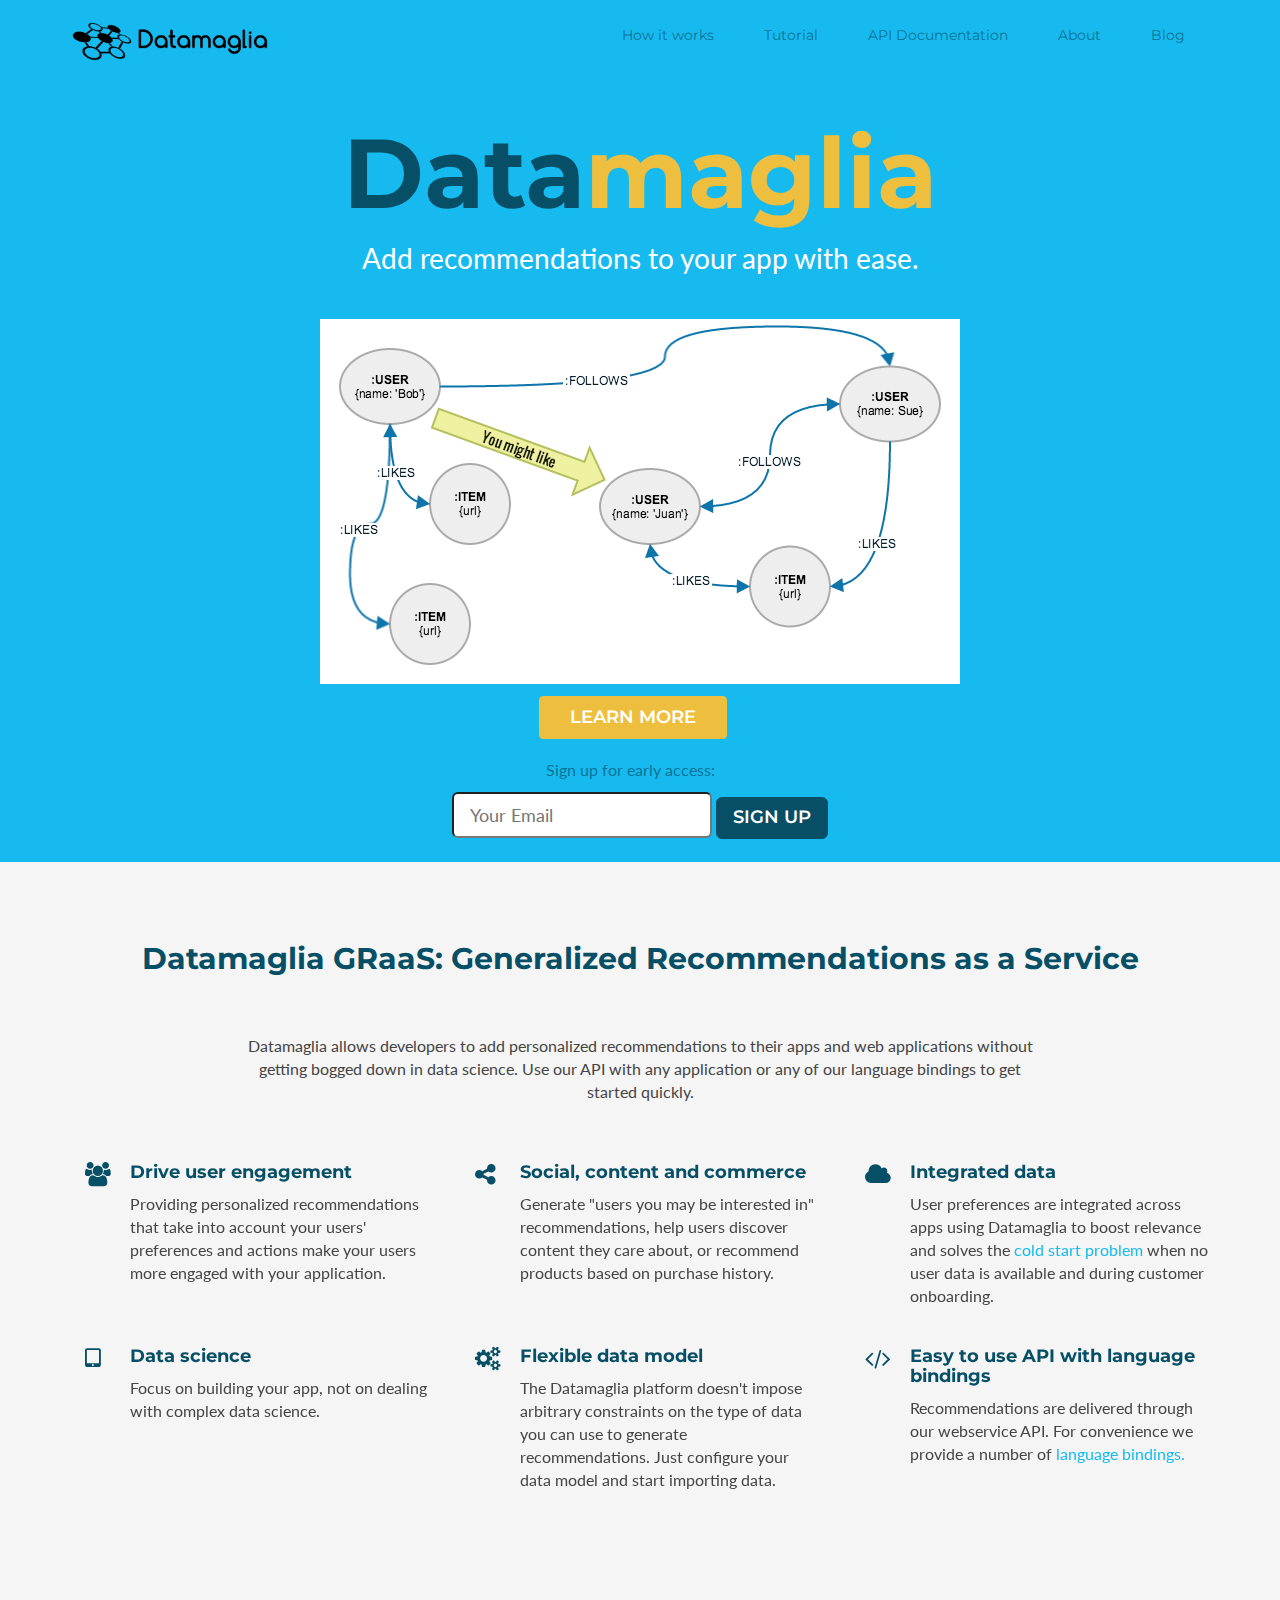
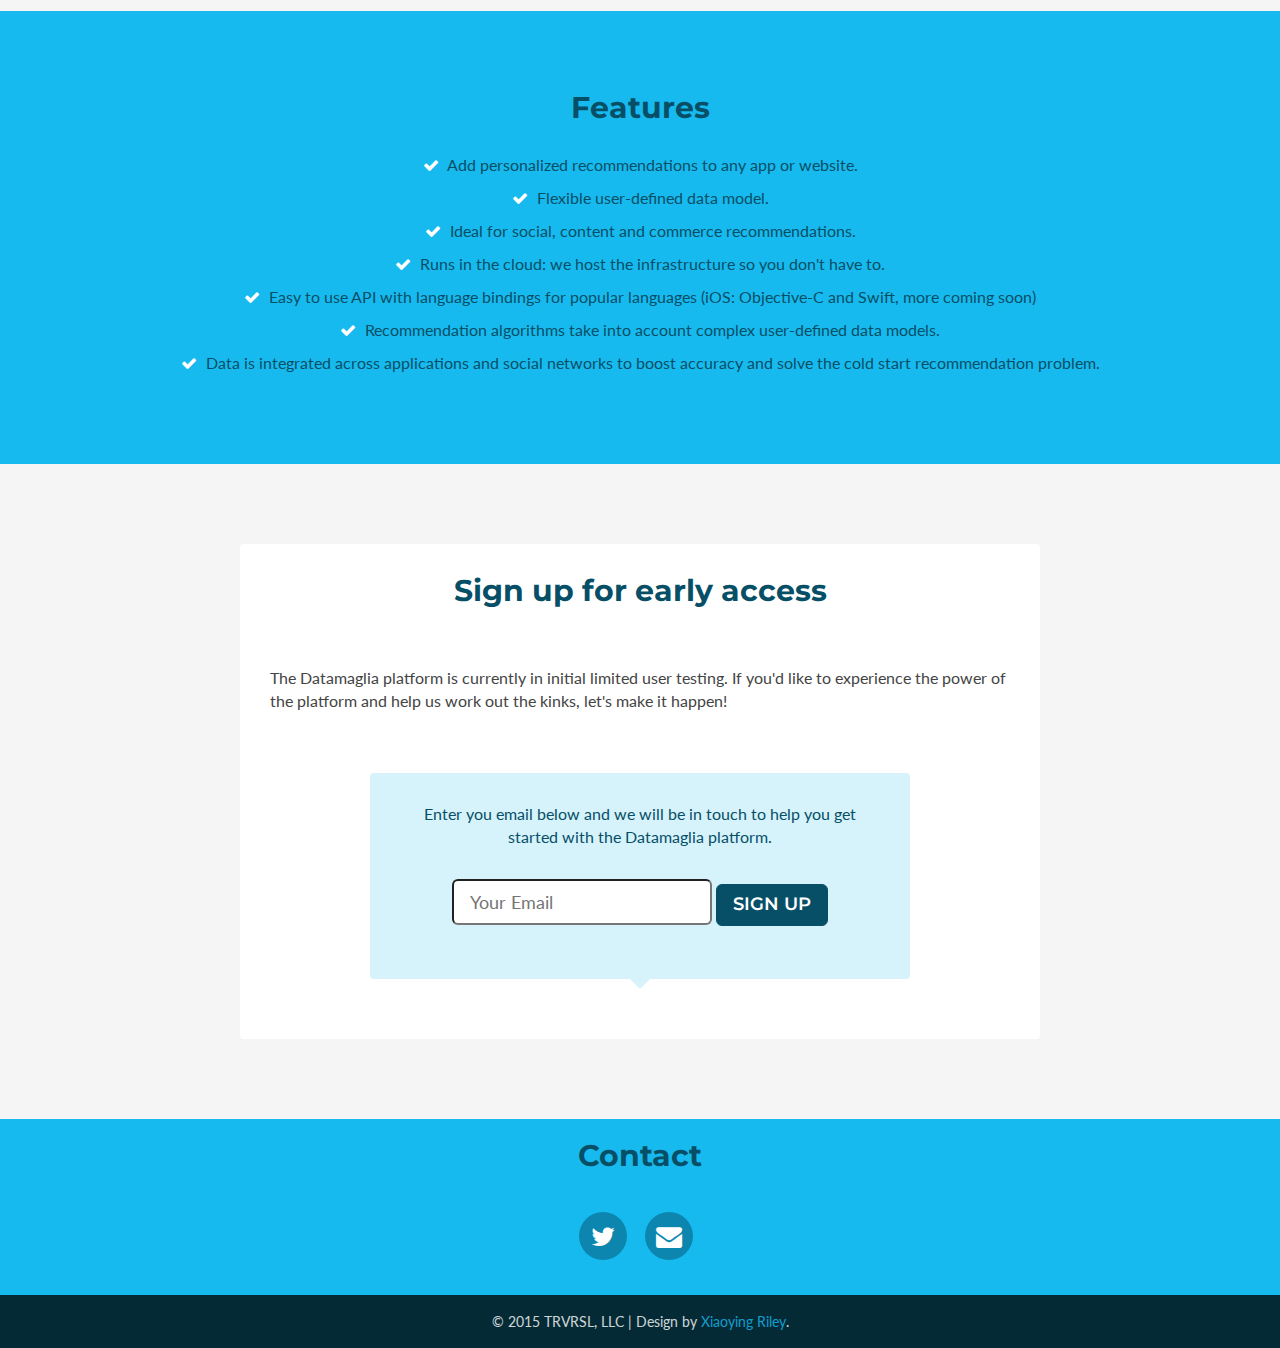
==== index.html @ db18e702 "fix img link" ====
<!DOCTYPE html>
<!--[if IE 8]> <html lang="en" class="ie8"> <![endif]-->  
<!--[if IE 9]> <html lang="en" class="ie9"> <![endif]-->  
<!--[if !IE]><!--> <html lang="en"> <!--<![endif]-->  
<head>
    <title>Datamaglia.com</title>
    <!-- Meta -->
    <meta charset="utf-8">
    <meta http-equiv="X-UA-Compatible" content="IE=edge">
    <meta name="viewport" content="width=device-width, initial-scale=1.0">
    <meta name="description" content="">
    <meta name="author" content="">    
    <link rel="shortcut icon" href="favicon.ico">  
    <link href='http://fonts.googleapis.com/css?family=Lato:300,400,300italic,400italic' rel='stylesheet' type='text/css'>
    <link href='http://fonts.googleapis.com/css?family=Montserrat:400,700' rel='stylesheet' type='text/css'> 
    <!-- Global CSS -->
    <link rel="stylesheet" href="assets/plugins/bootstrap/css/bootstrap.min.css">
    <!-- Plugins CSS -->    
    <link rel="stylesheet" href="assets/plugins/font-awesome/css/font-awesome.css">
    <link rel="stylesheet" href="assets/plugins/prism/prism.css">
    <!-- Theme CSS -->  
    <link id="theme-style" rel="stylesheet" href="assets/css/styles.css">
    <!-- HTML5 shim and Respond.js IE8 support of HTML5 elements and media queries -->
    <!--[if lt IE 9]>
      <script src="https://oss.maxcdn.com/libs/html5shiv/3.7.0/html5shiv.js"></script>
      <script src="https://oss.maxcdn.com/libs/respond.js/1.4.2/respond.min.js"></script>
    <![endif]-->
</head> 

<body data-spy="scroll">
    
    <!---//Facebook button code-->
    <div id="fb-root"></div>
    <script>(function(d, s, id) {
      var js, fjs = d.getElementsByTagName(s)[0];
      if (d.getElementById(id)) return;
      js = d.createElement(s); js.id = id;
      js.src = "//connect.facebook.net/en_US/sdk.js#xfbml=1&version=v2.0";
      fjs.parentNode.insertBefore(js, fjs);
    }(document, 'script', 'facebook-jssdk'));</script>
    
    <!-- ******HEADER****** --> 
    <header id="header" class="header">  
        <div class="container">            
            <h1 class="logo pull-left">
                <a href="/">
                    <span class="logo-title"><img src="assets/images/logo-sm.png" width=200></span>
                </a>
            </h1><!--//logo-->              
            <nav id="main-nav" class="main-nav navbar-right" role="navigation">
                <div class="navbar-header">
                    <button class="navbar-toggle" type="button" data-toggle="collapse" data-target="#navbar-collapse">
                        <span class="sr-only">Toggle navigation</span>
                        <span class="icon-bar"></span>
                        <span class="icon-bar"></span>
                        <span class="icon-bar"></span>
                    </button><!--//nav-toggle-->
                </div><!--//navbar-header-->            
                <div class="navbar-collapse collapse" id="navbar-collapse">
                    <ul class="nav navbar-nav">
                        <li class="nav-item"><a href="guide.html">How it works</a></li>
                        <li class="nav-item"><a href="tutorial.html">Tutorial</a></li>
                        <li class="nav-item"><a href="//docs.datamaglia.com" target="_blank">API Documentation</a></li>
                        <li class="nav-item"><a href="about.html">About</a></li>
                        <li class="nav-item"><a href="/">Blog</a></li>
                        <!--<li class="active nav-item sr-only"><a class="scrollto" href="#promo">Home</a></li>
                        <li class="nav-item"><a class="scrollto" href="#about">About</a></li>
                        <li class="nav-item"><a class="scrollto" href="#features">Features</a></li>
                        <li class="nav-item"><a class="scrollto" href="#docs">Docs</a></li>
                        <li class="nav-item"><a class="scrollto" href="#license">License</a></li>                        
                        <li class="nav-item last"><a class="scrollto" href="#contact">Contact</a></li> -->
                    </ul><!--//nav-->
                </div><!--//navabr-collapse-->
            </nav><!--//main-nav-->
        </div>
    </header><!--//header-->
    
    <!-- ******PROMO****** -->
    <section id="promo" class="promo section offset-header">
        <div class="container text-center">
            <h2 class="title">Data<span class="highlight">maglia</span></h2>
            <p class="intro">Add recommendations to your app with ease.</p>

            <div class="jumbo">
                <img src="assets/images/main.png">
            </div>

            <div class="btns">
                <a class="btn btn-cta-secondary" href="guide.html">Learn More</a>

            </div>

            <ul class="meta list-inline">
                <li>Sign up for early access:</li>

            </ul><!--//meta-->
        </div><!--//container-->
        <div> <!--class="social-media"> -->
            <div class="social-media-inner container text-center">
                <form action="//TRVRSL.us8.list-manage.com/subscribe/post?u=c1685c23ebbb541a36b2ed456&amp;id=af2c93981e" method="post" id="mc-embedded-subscribe-form" name="mc-embedded-subscribe-form" class="validate pure-form pure-form-stacked" target="_blank" novalidate="">
                    <fieldset>
                        <input style="color:#080808;" class = "input-lg" id="email" type="email" name="EMAIL" placeholder="Your Email">
                        <input type="submit" class="btn btn-lg btn-cta-primary" value="Sign up">
                    </fieldset>
                    <!-- real people should not fill this in and expect
                    good things - do not remove this or risk form bot
                    signups-->
                    &nbsp;&nbsp;&nbsp;&nbsp;<div style="position: absolute; left: -5000px;"><input type="text" name="b_c1685c23ebbb541a36b2ed456_af2c93981e" tabindex="-1" value=""></div>
                </form>
            </div>
        </div>
    </section><!--//promo-->
    
    <!-- ******ABOUT****** --> 
    <section id="about" class="about section">
        <div class="container">
            <h2 class="title text-center">Datamaglia GRaaS: Generalized Recommendations as a Service</h2>
            <p class="intro text-center">Datamaglia allows developers to add personalized recommendations to their apps and web applications without getting bogged down in data science. Use our API with any application or any of our language bindings to get started quickly. </p>
            <div class="row">
                <div class="item col-md-4 col-sm-6 col-xs-12">
                    <div class="icon-holder">
                        <i class="fa fa-users"></i>
                    </div>
                    <div class="content">
                        <h3 class="sub-title">Drive user engagement</h3>
                        <p>Providing personalized recommendations that take into account your users' preferences and actions make your users more engaged with your application. </p>
                    </div><!--//content-->
                </div><!--//item-->
                <div class="item col-md-4 col-sm-6 col-xs-12">
                    <div class="icon-holder">
                        <i class="fa fa-share-alt"></i>
                    </div>
                    <div class="content">
                        <h3 class="sub-title">Social, content and commerce</h3>
                        <p>Generate "users you may be interested in" recommendations, help users discover content they care about, or recommend products based on purchase history. </p>
                    </div><!--//content-->
                </div><!--//item-->
                <div class="item col-md-4 col-sm-6 col-xs-12">
                    <div class="icon-holder">
                        <i class="fa fa-cloud"></i>
                    </div>
                    <div class="content">
                        <h3 class="sub-title">Integrated data</h3>
                        <p>User preferences are integrated across apps using Datamaglia to boost relevance and solves the <a href="guide.html#coldstart">cold start problem </a>when no user data is available and during customer onboarding.</p>
                    </div><!--//content-->
                </div><!--//item-->           
                <div class="clearfix visible-md"></div>    
                <div class="item col-md-4 col-sm-6 col-xs-12">
                    <div class="icon-holder">
                        <i class="fa fa-tablet"></i>
                    </div>
                    <div class="content">
                        <h3 class="sub-title">Data science</h3>
                        <p>Focus on building your app, not on dealing with complex data science. </p>
                    </div><!--//content-->
                </div><!--//item-->                
                <div class="item col-md-4 col-sm-6 col-xs-12">
                    <div class="icon-holder">
                        <i class="fa fa-gears"></i>
                    </div>
                    <div class="content">
                        <h3 class="sub-title">Flexible data model</h3>
                        <p>The Datamaglia platform doesn't impose arbitrary constraints on the type of data you can use to generate recommendations. Just configure your data model and start importing data.</p>
                    </div><!--//content-->
                </div><!--//item-->
                <div class="item col-md-4 col-sm-6 col-xs-12">
                    <div class="icon-holder">
                        <i class="fa fa-code"></i>
                    </div>
                    <div class="content">
                        <h3 class="sub-title">Easy to use API with language bindings</h3>
                        <p>Recommendations are delivered through our webservice API. For convenience we provide a number of <a href="#">language bindings.</a></p>
                    </div><!--//content-->
                </div><!--//item-->               
            </div><!--//row-->            
        </div><!--//container-->
    </section><!--//about-->
    
    <!-- ******FEATURES****** --> 
    <section id="features" class="features section">
        <div class="container text-center">
            <h2 class="title">Features</h2>
            <ul class="feature-list list-unstyled">
                <li><i class="fa fa-check"></i> Add personalized recommendations to any app or website.</li>
                <li><i class="fa fa-check"></i> Flexible user-defined data model.</li>
                <li><i class="fa fa-check"></i> Ideal for social, content and commerce recommendations.</li>
                <li><i class="fa fa-check"></i> Runs in the cloud: we host the infrastructure so you don't have to.</li>
                <li><i class="fa fa-check"></i> Easy to use API with language bindings for popular languages (iOS: Objective-C and Swift, more coming soon)</li>
                <li><i class="fa fa-check"></i> Recommendation algorithms take into account complex user-defined data models.</li>
                <li><i class="fa fa-check"></i> Data is integrated across applications and social networks to boost accuracy and solve the cold start recommendation problem.</li>
            </ul>
        </div><!--//container-->
    </section><!--//features-->
    
    <!-- ******LICENSE****** --> 
    <section id="license" class="license section">
        <div class="container">
            <div class="license-inner">
            <h2 class="title text-center">Sign up for early access</h2>
                <div class="info">
                    <p>The Datamaglia platform is currently in initial limited user testing. If you'd like to experience the power of the platform and help us work out the kinks, let's make it happen!</p>

                </div><!--//info-->
                <div class="cta-container">
                    <div class="speech-bubble text-center">
                        <p class="intro">Enter you email below and we will be in touch to help you get started with the Datamaglia platform.</p>
                        <form action="//TRVRSL.us8.list-manage.com/subscribe/post?u=c1685c23ebbb541a36b2ed456&amp;id=af2c93981e" method="post" id="mc-embedded-subscribe-form" name="mc-embedded-subscribe-form" class="validate pure-form pure-form-stacked" target="_blank" novalidate="">
                            <fieldset>
                                <input style="color:#080808;" class = "input-lg" id="email" type="email" name="EMAIL" placeholder="Your Email">
                                <input type="submit" class="btn btn-lg btn-cta-primary" value="Sign up">
                            </fieldset>
                            <!-- real people should not fill this in and expect
                            good things - do not remove this or risk form bot
                            signups-->
                            &nbsp;&nbsp;&nbsp;&nbsp;<div style="position: absolute; left: -5000px;"><input type="text" name="b_c1685c23ebbb541a36b2ed456_af2c93981e" tabindex="-1" value=""></div>
                        </form>
                    </div><!--//speech-bubble-->

                </div><!--//cta-container-->
            </div><!--//license-inner-->
        </div><!--//container-->
    </section><!--//how-->
    
    <!-- ******CONTACT****** --> 
    <section id="contact" class="contact section has-pattern">
        <div class="container">
            <div class="contact-inner">
                <h2 class="title  text-center">Contact</h2>

                <div class="clearfix"></div>
                <div class="info text-center">

                    <ul class="social-icons list-inline">
                        <li><a href="https://twitter.com/datamaglia" target="_blank"><i class="fa fa-twitter"></i></a></li>
                        <li class="last"><a href="mailto: admin@datamaglia.com"><i class="fa fa-envelope"></i></a></li>
                    </ul>
                </div><!--//info-->
            </div><!--//contact-inner-->
        </div><!--//container-->
    </section><!--//contact-->  
      
    <!-- ******FOOTER****** --> 
    <footer class="footer">
        <div class="container text-center">
            <small class="copyright">&#169; 2015 TRVRSL, LLC | Design by <a href="http://themes.3rdwavemedia.com" target="_blank">Xiaoying Riley</a>.</small>
        </div><!--//container-->
    </footer><!--//footer-->
     
    <!-- Javascript -->          
    <script type="text/javascript" src="assets/plugins/jquery-1.11.1.min.js"></script>
    <script type="text/javascript" src="assets/plugins/jquery-migrate-1.2.1.min.js"></script>    
    <script type="text/javascript" src="assets/plugins/jquery.easing.1.3.js"></script>   
    <script type="text/javascript" src="assets/plugins/bootstrap/js/bootstrap.min.js"></script>     
    <script type="text/javascript" src="assets/plugins/jquery-scrollTo/jquery.scrollTo.min.js"></script> 
    <script type="text/javascript" src="assets/plugins/prism/prism.js"></script>    
    <script type="text/javascript" src="assets/js/main.js"></script>       
</body>
</html>
---- assets/plugins/prism/prism.css ----
/* http://prismjs.com/download.html?themes=prism-okaidia&languages=markup+css+clike+javascript+php+python */
/**
 * okaidia theme for JavaScript, CSS and HTML
 * Loosely based on Monokai textmate theme by http://www.monokai.nl/
 * @author ocodia
 */

code[class*="language-"],
pre[class*="language-"] {
	color: #f8f8f2;
	text-shadow: 0 1px rgba(0, 0, 0, 0.3);
	font-family: Consolas, Monaco, 'Andale Mono', monospace;
	direction: ltr;
	text-align: left;
	white-space: pre;
	word-spacing: normal;
	word-break: normal;
	line-height: 1.5;

	-moz-tab-size: 4;
	-o-tab-size: 4;
	tab-size: 4;

	-webkit-hyphens: none;
	-moz-hyphens: none;
	-ms-hyphens: none;
	hyphens: none;
}

/* Code blocks */
pre[class*="language-"] {
	padding: 1em;
	margin: .5em 0;
	overflow: auto;
	border-radius: 0.3em;
}

:not(pre) > code[class*="language-"],
pre[class*="language-"] {
	background: #272822;
}

/* Inline code */
:not(pre) > code[class*="language-"] {
	padding: .1em;
	border-radius: .3em;
}

.token.comment,
.token.prolog,
.token.doctype,
.token.cdata {
	color: slategray;
}

.token.punctuation {
	color: #f8f8f2;
}

.namespace {
	opacity: .7;
}

.token.property,
.token.tag,
.token.constant,
.token.symbol,
.token.deleted {
	color: #f92672;
}

.token.boolean,
.token.number {
	color: #ae81ff;
}

.token.selector,
.token.attr-name,
.token.string,
.token.char,
.token.builtin,
.token.inserted {
	color: #a6e22e;
}

.token.operator,
.token.entity,
.token.url,
.language-css .token.string,
.style .token.string,
.token.variable {
	color: #f8f8f2;
}

.token.atrule,
.token.attr-value {
	color: #e6db74;
}

.token.keyword {
	color: #66d9ef;
}

.token.regex,
.token.important {
	color: #fd971f;
}

.token.important {
	font-weight: bold;
}

.token.entity {
	cursor: help;
}
---- assets/css/styles.css ----
/*   
 * Template Name: devAid - Responsive Website Template for developers
 * Version: 1.0
 * Author: Xiaoying Riley at 3rd Wave Media
 * Website: http://themes.3rdwavemedia.com/
 * Twitter: @3rdwave_themes
*/


.jumbo {
  padding: 1%;;
}

.img-block {
    display: block;
    margin-left: auto;
    margin-right: auto;
    max-height: 400px;
    width: auto;
    padding: 15px;
}


/* Default */
/* ======= Base ======= */

body {
  font-family: 'Lato', arial, sans-serif;
  color: #444444;
  font-size: 16px;
  -webkit-font-smoothing: antialiased;
  -moz-osx-font-smoothing: grayscale;
}
h1,
h2,
h3,
h4,
h5,
h6 {
  font-family: 'Montserrat', sans-serif;
  font-weight: 700;
  color: #17baef;
}
a {
  color: #17baef;
  -webkit-transition: all 0.4s ease-in-out;
  -moz-transition: all 0.4s ease-in-out;
  -ms-transition: all 0.4s ease-in-out;
  -o-transition: all 0.4s ease-in-out;
}
a:hover {
  text-decoration: underline;
  color: #0e98c5;
}
.btn,
a.btn {
  -webkit-transition: all 0.4s ease-in-out;
  -moz-transition: all 0.4s ease-in-out;
  -ms-transition: all 0.4s ease-in-out;
  -o-transition: all 0.4s ease-in-out;
  font-family: 'Montserrat', arial, sans-serif;
  padding: 8px 16px;
  font-weight: bold;
}
.btn .fa,
a.btn .fa {
  margin-right: 5px;
}
.btn:focus,
a.btn:focus {
  color: #fff;
}
a.btn-cta-primary,
.btn-cta-primary {
  background: #074f66;
  border: 1px solid #074f66;
  color: #fff;
  font-weight: 600;
  text-transform: uppercase;
}
a.btn-cta-primary:hover,
.btn-cta-primary:hover {
  background: #053c4e;
  border: 1px solid #053c4e;
  color: #fff;
}
a.btn-cta-secondary,
.btn-cta-secondary {
  background: #eebf3f;
  border: 1px solid #eebf3f;
  color: #fff;
  font-weight: 600;
  text-transform: uppercase;
}
a.btn-cta-secondary:hover,
.btn-cta-secondary:hover {
  background: #ecb728;
  border: 1px solid #ecb728;
  color: #fff;
}
.text-highlight {
  color: #074f66;
}
.offset-header {
  padding-top: 90px;
}
pre code {
  font-size: 16px;
}
/* ======= Header ======= */
.header {
  padding: 10px 0;
  background: #17baef;
  color: #fff;
  position: fixed;
  width: 100%;
}
.header.navbar-fixed-top {
  background: #fff;
  z-index: 9999;
  -webkit-box-shadow: 0 0 4px rgba(0, 0, 0, 0.4);
  -moz-box-shadow: 0 0 4px rgba(0, 0, 0, 0.4);
  box-shadow: 0 0 4px rgba(0, 0, 0, 0.4);
}
.header.navbar-fixed-top .logo a {
  color: #17baef;
}
.header.navbar-fixed-top .main-nav .nav .nav-item a {
  color: #666666;
}
.header .logo {
  margin: 0;
  font-size: 26px;
  padding-top: 10px;
}
.header .logo a {
  color: #fff;
}
.header .logo a:hover {
  text-decoration: none;
}
.header .main-nav button {
  background: #074f66;
  color: #fff !important;
  -webkit-border-radius: 4px;
  -moz-border-radius: 4px;
  -ms-border-radius: 4px;
  -o-border-radius: 4px;
  border-radius: 4px;
  -moz-background-clip: padding;
  -webkit-background-clip: padding-box;
  background-clip: padding-box;
}
.header .main-nav button:focus {
  outline: none;
}
.header .main-nav button .icon-bar {
  background-color: #fff;
}
.header .main-nav .navbar-collapse {
  padding: 0;
}
.header .main-nav .nav .nav-item {
  font-weight: normal;
  margin-right: 30px;
  font-family: 'Montserrat', sans-serif;
}
.header .main-nav .nav .nav-item.active a {
  color: #17baef;
  background: none;
}

.header .main-nav .nav .nav-item.active.white-nav a {
  color: white !important;
  background: none;
}


.header .main-nav .nav .nav-item a {
  color: #0a7396;
  -webkit-transition: none;
  -moz-transition: none;
  -ms-transition: none;
  -o-transition: none;
  font-size: 14px;
  padding: 15px 10px;
}
.header .main-nav .nav .nav-item a:hover {
  color: #074f66;
  background: none;
}
.header .main-nav .nav .nav-item a:focus {
  outline: none;
  background: none;
}
.header .main-nav .nav .nav-item a:active {
  outline: none;
  background: none;
}
.header .main-nav .nav .nav-item.active {
  color: #17baef;
}
.header .main-nav .nav .nav-item.last {
  margin-right: 0;
}
/* ======= Promo Section ======= */
.promo {
  background: #17baef;
  color: #fff;
  padding-top: 120px;
}
.promo .title {
  font-size: 98px;
  color: #074f66;
  margin-top: 0;
}
.promo .title .highlight {
  color: #eebf3f;
}
.promo .intro {
  font-size: 28px;
  max-width: 680px;
  margin: 0 auto;
  margin-bottom: 30px;
}
.promo .btns .btn {
  margin-right: 15px;
  font-size: 18px;
  padding: 8px 30px;
}
.promo .meta {
  margin-top: 20px;
  margin-bottom: 10px;
  color: #0a7396;
}
.promo .meta li {
  margin-right: 15px;
}
.promo .meta a {
  color: #0a7396;
}
.promo .meta a:hover {
  color: #074f66;
}
.promo .social-media {
  background: #0c86ae;
  padding: 10px 0;
  margin: 0 auto;
}
.promo .social-media li {
  margin-top: 15px;
}
.promo .social-media li.facebook-like {
  margin-top: 0;
  position: relative;
  top: -5px;
}
/* ======= About Section ======= */
.about {
  padding: 80px 0;
  background: #f5f5f5;
}
.about .title {
  color: #074f66;
  margin-top: 0;
  margin-bottom: 60px;
}
.about .intro {
  max-width: 800px;
  margin: 0 auto;
  margin-bottom: 60px;
}
.about .item {
  position: relative;
  margin-bottom: 30px;
}
.about .item .icon-holder {
  position: absolute;
  left: 30px;
  top: 0;
}
.about .item .icon-holder .fa {
  font-size: 24px;
  color: #074f66;
}
.about .item .content {
  padding-left: 60px;
}
.about .item .content .sub-title {
  margin-top: 0;
  color: #074f66;
  font-size: 18px;
}
/* ======= Features Section ======= */
.features {
  padding: 80px 0;
  background: #17baef;
  color: #fff;
}
.features .title {
  color: #074f66;
  margin-top: 0;
  margin-bottom: 30px;
}
.features a {
  color: #074f66;
}
.features a:hover {
  color: #042a36;
}
.features .feature-list li {
  margin-bottom: 10px;
  color: #074f66;
}
.features .feature-list li .fa {
  margin-right: 5px;
  color: #fff;
}
/* ======= Docs Section ======= */
.docs {
  padding: 80px 0;
  background: #f5f5f5;
}
.docs .title {
  color: #074f66;
  margin-top: 0;
  margin-bottom: 30px;
}
.docs .docs-inner {
  max-width: 800px;
  background: #fff;
  padding: 30px;
  -webkit-border-radius: 4px;
  -moz-border-radius: 4px;
  -ms-border-radius: 4px;
  -o-border-radius: 4px;
  border-radius: 4px;
  -moz-background-clip: padding;
  -webkit-background-clip: padding-box;
  background-clip: padding-box;
  margin: 0 auto;
}
.docs .block {
  margin-bottom: 60px;
}
.docs .code-block {
  margin: 30px inherit;
}
.docs .code-block pre[class*="language-"] {
  -webkit-border-radius: 4px;
  -moz-border-radius: 4px;
  -ms-border-radius: 4px;
  -o-border-radius: 4px;
  border-radius: 4px;
  -moz-background-clip: padding;
  -webkit-background-clip: padding-box;
  background-clip: padding-box;
}
/* ======= License Section ======= */
.license {
  padding: 80px 0;
  background: #f5f5f5;
}
.license .title {
  margin-top: 0;
  margin-bottom: 60px;
  color: #074f66;
}
.license .license-inner {
  max-width: 800px;
  background: #fff;
  padding: 30px;
  -webkit-border-radius: 4px;
  -moz-border-radius: 4px;
  -ms-border-radius: 4px;
  -o-border-radius: 4px;
  border-radius: 4px;
  -moz-background-clip: padding;
  -webkit-background-clip: padding-box;
  background-clip: padding-box;
  margin: 0 auto;
}
.license .info {
  max-width: 760px;
  margin: 0 auto;
}
.license .cta-container {
  max-width: 540px;
  margin: 0 auto;
  margin-top: 60px;
  -webkit-border-radius: 4px;
  -moz-border-radius: 4px;
  -ms-border-radius: 4px;
  -o-border-radius: 4px;
  border-radius: 4px;
  -moz-background-clip: padding;
  -webkit-background-clip: padding-box;
  background-clip: padding-box;
}
.license .cta-container .speech-bubble {
  background: #d6f3fc;
  color: #074f66;
  padding: 30px;
  margin-bottom: 30px;
  position: relative;
  -webkit-border-radius: 4px;
  -moz-border-radius: 4px;
  -ms-border-radius: 4px;
  -o-border-radius: 4px;
  border-radius: 4px;
  -moz-background-clip: padding;
  -webkit-background-clip: padding-box;
  background-clip: padding-box;
}
.license .cta-container .speech-bubble:after {
  position: absolute;
  left: 50%;
  bottom: -10px;
  margin-left: -10px;
  content: "";
  display: inline-block;
  width: 0;
  height: 0;
  border-left: 10px solid transparent;
  border-right: 10px solid transparent;
  border-top: 10px solid #d6f3fc;
}
.license .cta-container .icon-holder {
  margin-bottom: 15px;
}
.license .cta-container .icon-holder .fa {
  font-size: 56px;
}
.license .cta-container .intro {
  margin-bottom: 30px;
}
/* ======= Contact Section ======= */
.contact {
  padding: 20px 0;
  background: #17baef;
  color: #fff;
}
.contact .contact-inner {
  max-width: 760px;
  margin: 0 auto;
}
.contact .title {
  color: #074f66;
  margin-top: 0;
  margin-bottom: 30px;
}
.contact .intro {
  margin-bottom: 60px;
}
.contact a {
  color: #074f66;
}
.contact a:hover {
  color: #042a36;
}
.contact .author-message {
  position: relative;
  margin-bottom: 60px;
}
.contact .author-message .profile {
  position: absolute;
  left: 30px;
  top: 15px;
  width: 100px;
  height: 100px;
}
.contact .author-message .profile img {
  -webkit-border-radius: 50%;
  -moz-border-radius: 50%;
  -ms-border-radius: 50%;
  -o-border-radius: 50%;
  border-radius: 50%;
  -moz-background-clip: padding;
  -webkit-background-clip: padding-box;
  background-clip: padding-box;
}
.contact .author-message .speech-bubble {
  margin-left: 155px;
  background: #10b2e7;
  color: #074f66;
  padding: 30px;
  -webkit-border-radius: 4px;
  -moz-border-radius: 4px;
  -ms-border-radius: 4px;
  -o-border-radius: 4px;
  border-radius: 4px;
  -moz-background-clip: padding;
  -webkit-background-clip: padding-box;
  background-clip: padding-box;
  position: relative;
}
.contact .author-message .speech-bubble .sub-title {
  color: #074f66;
  font-size: 16px;
  margin-top: 0;
  margin-bottom: 30px;
}
.contact .author-message .speech-bubble a {
  color: #fff;
}
.contact .author-message .speech-bubble:after {
  position: absolute;
  left: -10px;
  top: 60px;
  content: "";
  display: inline-block;
  width: 0;
  height: 0;
  border-top: 10px solid transparent;
  border-bottom: 10px solid transparent;
  border-right: 10px solid #10b2e7;
}
.contact .author-message .speech-bubble .source {
  margin-top: 30px;
}
.contact .author-message .speech-bubble .source a {
  color: #074f66;
}
.contact .author-message .speech-bubble .source .title {
  color: #0c86ae;
}
.contact .info .sub-title {
  color: #0e98c5;
  margin-bottom: 30px;
  margin-top: 0;
}
.contact .social-icons {
  list-style: none;
  padding: 10px 0;
  margin-bottom: 0;
  display: inline-block;
  margin: 0 auto;
}
.contact .social-icons li {
  float: left;
}
.contact .social-icons li.last {
  margin-right: 0;
}
.contact .social-icons a {
  display: inline-block;
  background: #0c86ae;
  width: 48px;
  height: 48px;
  text-align: center;
  padding-top: 12px;
  -webkit-border-radius: 50%;
  -moz-border-radius: 50%;
  -ms-border-radius: 50%;
  -o-border-radius: 50%;
  border-radius: 50%;
  -moz-background-clip: padding;
  -webkit-background-clip: padding-box;
  background-clip: padding-box;
  margin-right: 8px;
  float: left;
}
.contact .social-icons a:hover {
  background: #e6ad14;
}
.contact .social-icons a .fa {
  color: #fff;
}
.contact .social-icons a .fa:before {
  font-size: 26px;
  text-align: center;
  padding: 0;
}
/* ======= Footer ======= */
.footer {
  padding: 15px 0;
  background: #042a36;
  color: #fff;
}
.footer .copyright {
  -webkit-opacity: 0.8;
  -moz-opacity: 0.8;
  opacity: 0.8;
}
.footer .fa-heart {
  color: #fb866a;
}
/* Extra small devices (phones, less than 768px) */
@media (max-width: 767px) {
  .header .main-nav button {
    margin-right: 0;
  }
  .header .main-nav .navbar-collapse {
    padding-left: 15px;
    padding-right: 15px;
  }
  .promo .btns .btn {
    margin-right: 0;
    clear: both;
    display: block;
    margin-bottom: 30px;
  }
  .promo .title {
    font-size: 66px;
  }
  .promo .meta {
    margin-top: 60px;
  }
  .promo .meta li {
    float: none;
    display: block;
    margin-bottom: 5px;
  }
  .contact .author-message {
    text-align: center;
  }
  .contact .author-message .profile {
    position: static;
    margin: 0 auto;
    margin-bottom: 30px;
  }
  .contact .author-message .speech-bubble {
    margin-left: 0;
  }
  .contact .author-message .speech-bubble:after {
    display: none;
  }
  .contact .social-icons a {
    width: 36px;
    height: 36px;
    padding-top: 7px;
    margin-right: 2px;
  }
  .contact .social-icons a .fa:before {
    font-size: 18px;
  }
}
/* Small devices (tablets, 768px and up) */
/* Medium devices (desktops, 992px and up) */
/* Large devices (large desktops, 1200px and up) */
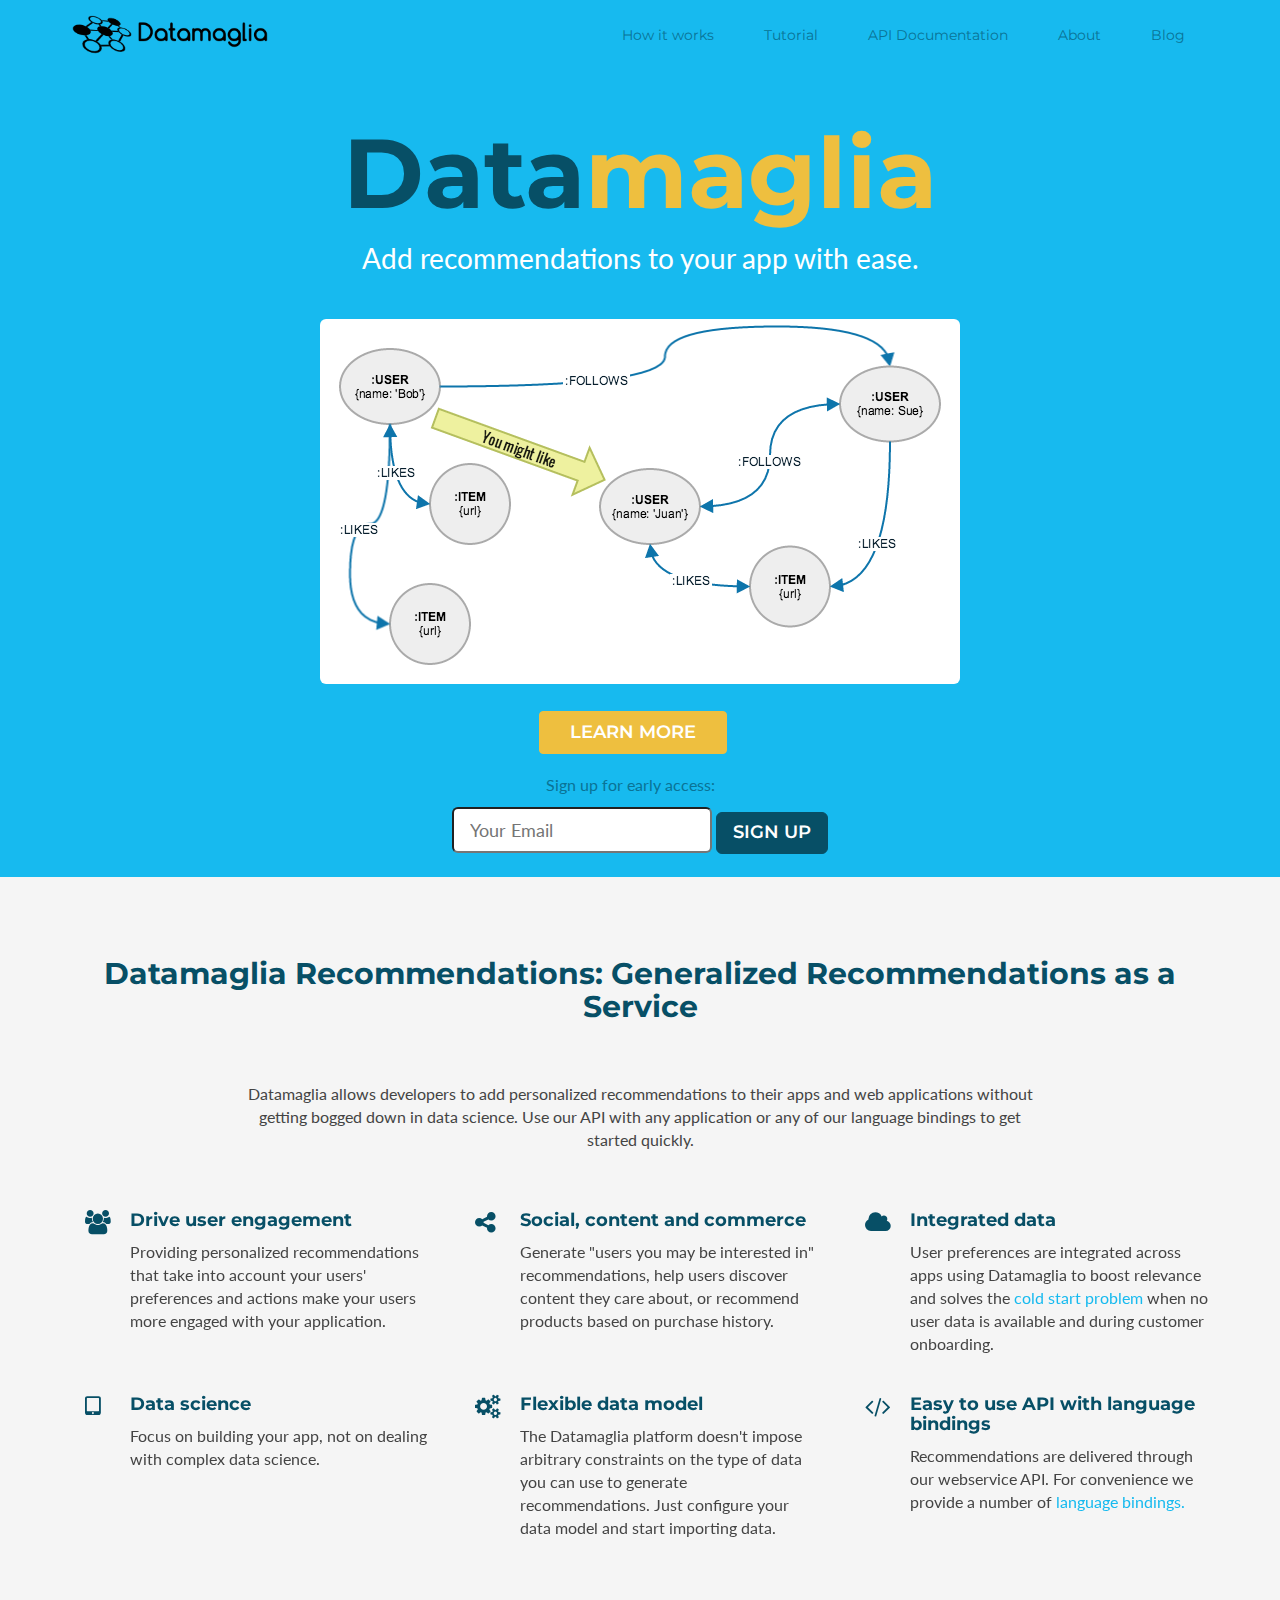
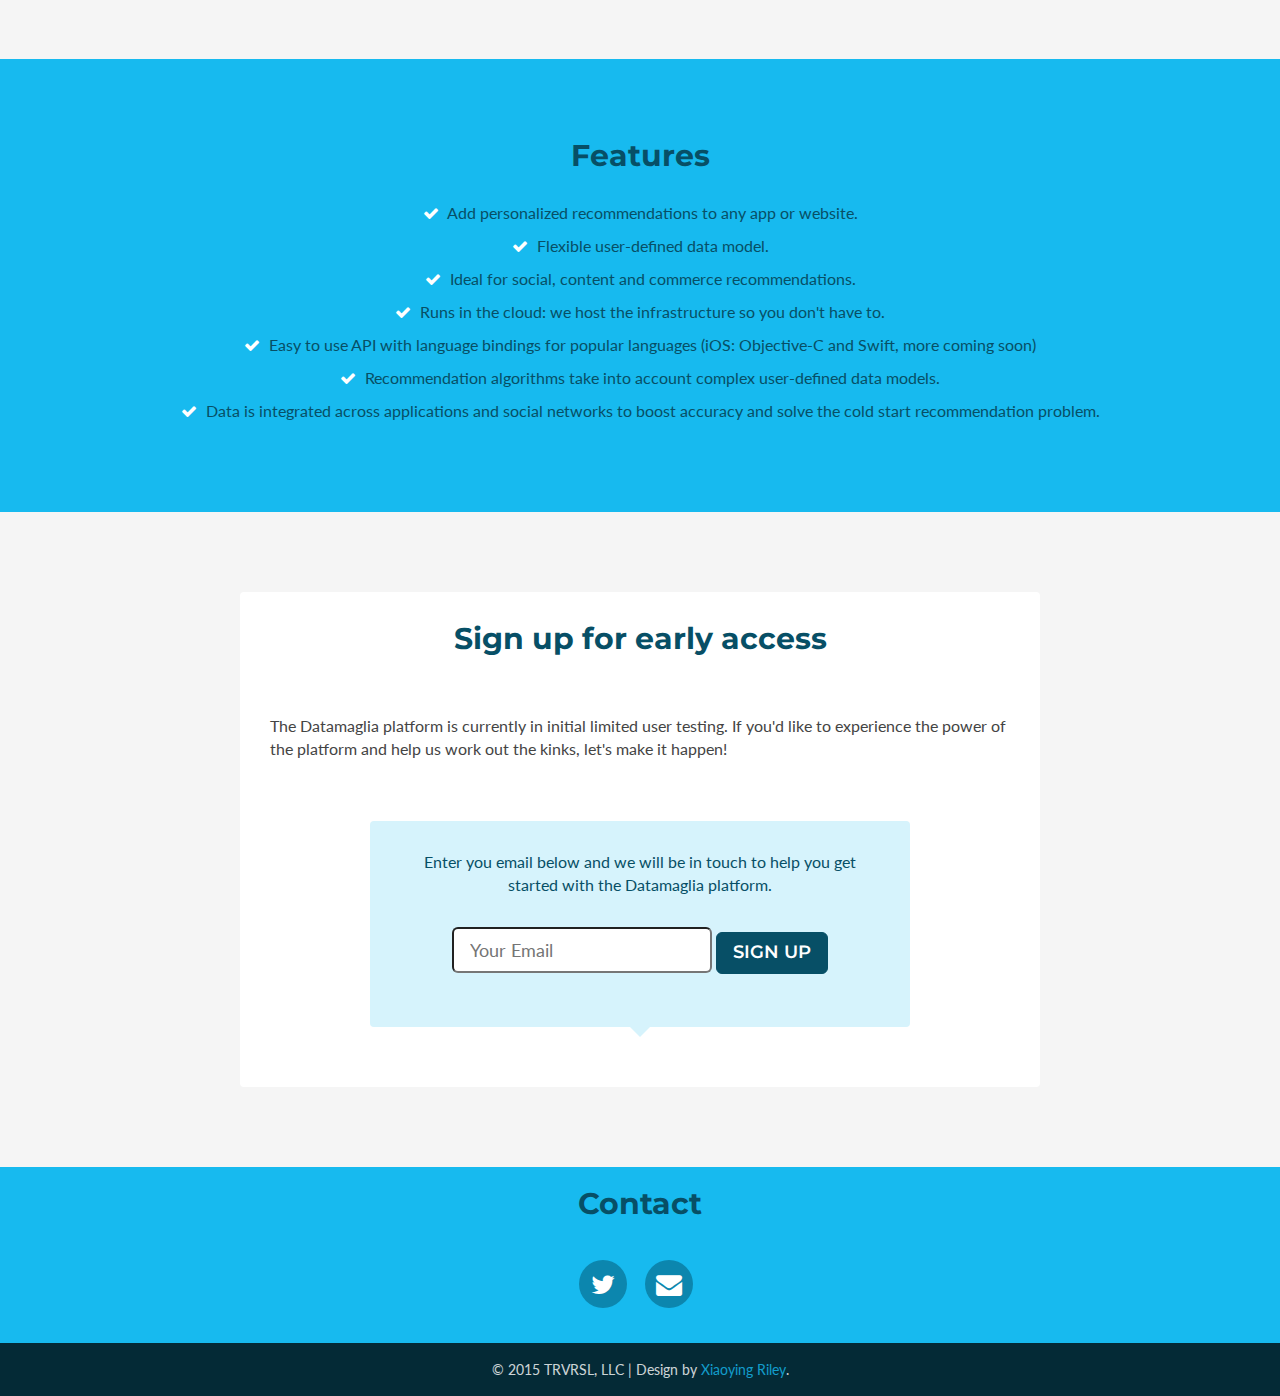
==== commit 6c367922: "remove Grass reference" ====
--- a/index.html
+++ b/index.html
@@ -82,7 +82,7 @@
             <p class="intro">Add recommendations to your app with ease.</p>
 
             <div class="jumbo">
-                <img src="assets/images/main.png">
+                <img src="assets/images/main.png" class="img-rounded">
             </div>
 
             <div class="btns">
@@ -114,7 +114,7 @@
     <!-- ******ABOUT****** --> 
     <section id="about" class="about section">
         <div class="container">
-            <h2 class="title text-center">Datamaglia GRaaS: Generalized Recommendations as a Service</h2>
+            <h2 class="title text-center">Datamaglia Recommendations: Generalized Recommendations as a Service</h2>
             <p class="intro text-center">Datamaglia allows developers to add personalized recommendations to their apps and web applications without getting bogged down in data science. Use our API with any application or any of our language bindings to get started quickly. </p>
             <div class="row">
                 <div class="item col-md-4 col-sm-6 col-xs-12">
--- a/assets/css/styles.css
+++ b/assets/css/styles.css
@@ -8,7 +8,8 @@
 
 
 .jumbo {
-  padding: 1%;;
+  padding: 1%;
+    margin-bottom: 15px;
 }
 
 .img-block {
@@ -129,9 +130,10 @@
   color: #666666;
 }
 .header .logo {
-  margin: 0;
+
+    margin: 0px;
   font-size: 26px;
-  padding-top: 10px;
+  padding-top: 3px;
 }
 .header .logo a {
   color: #fff;
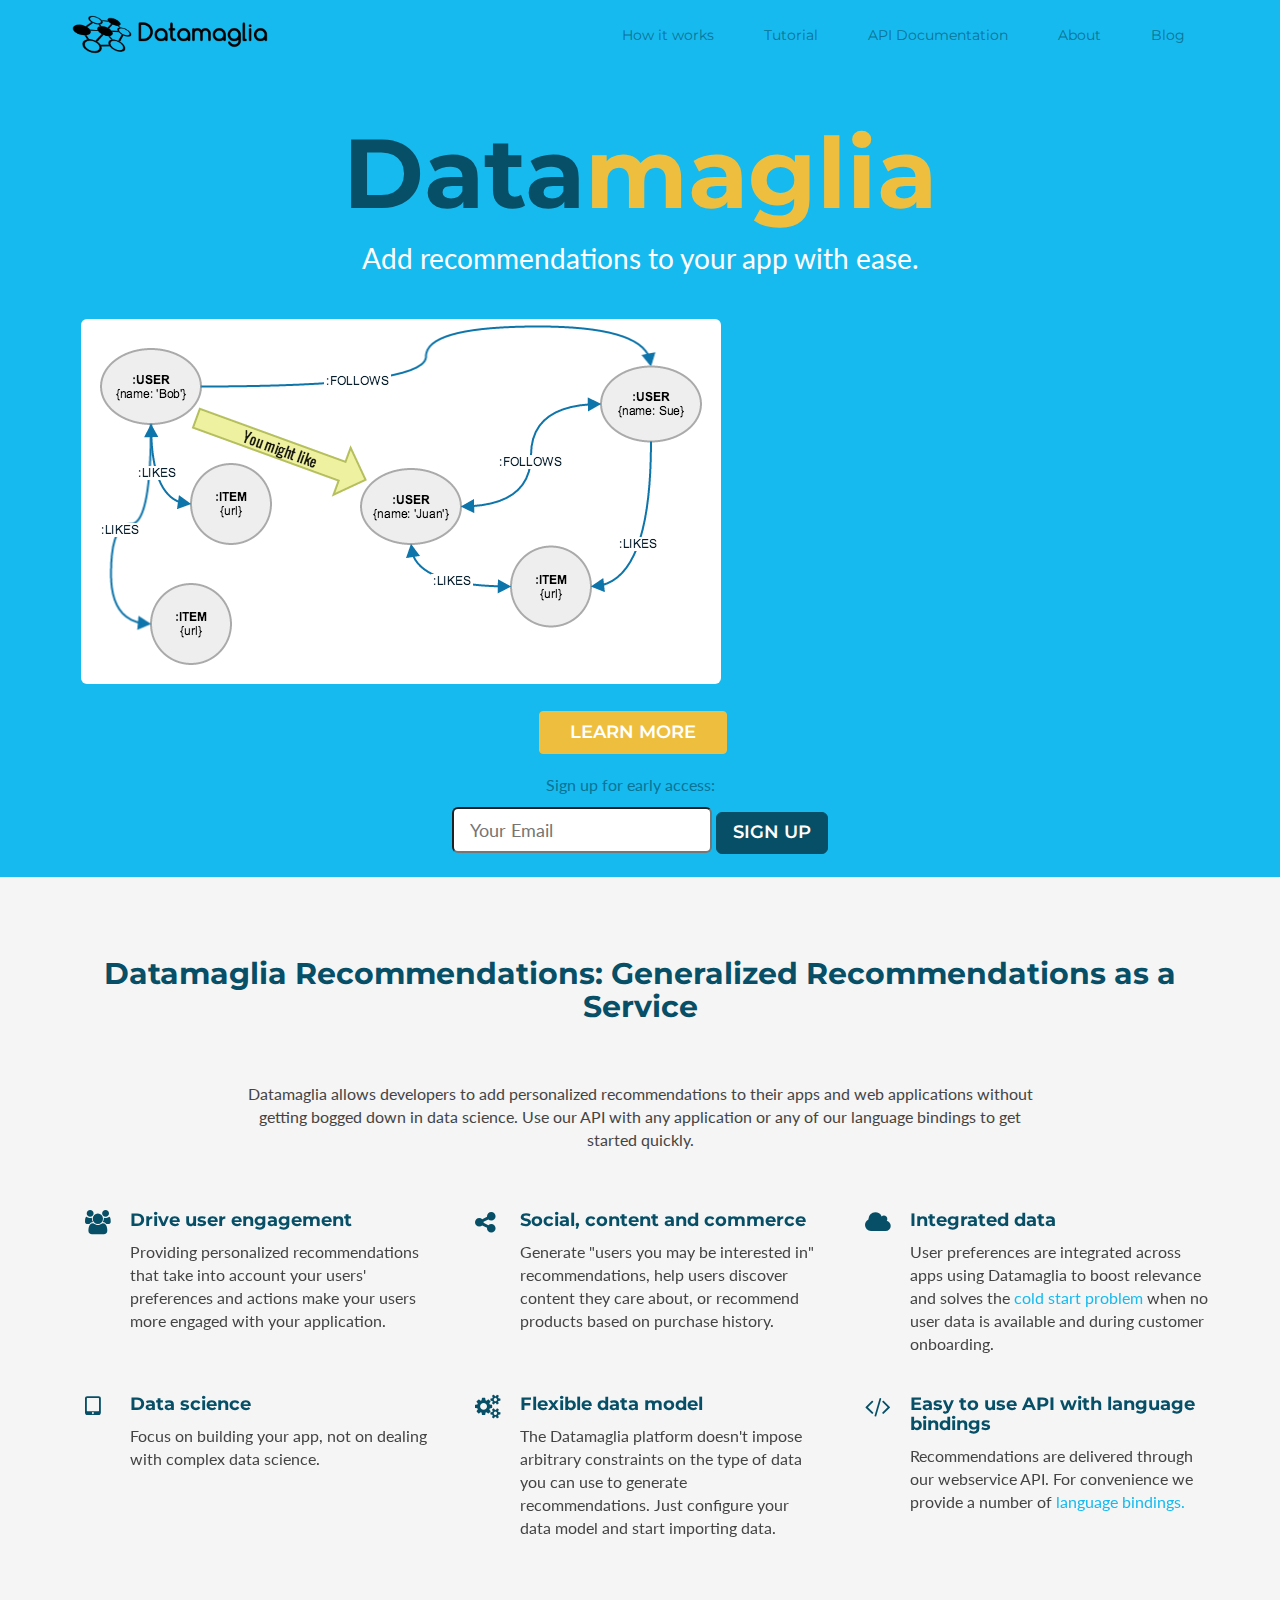
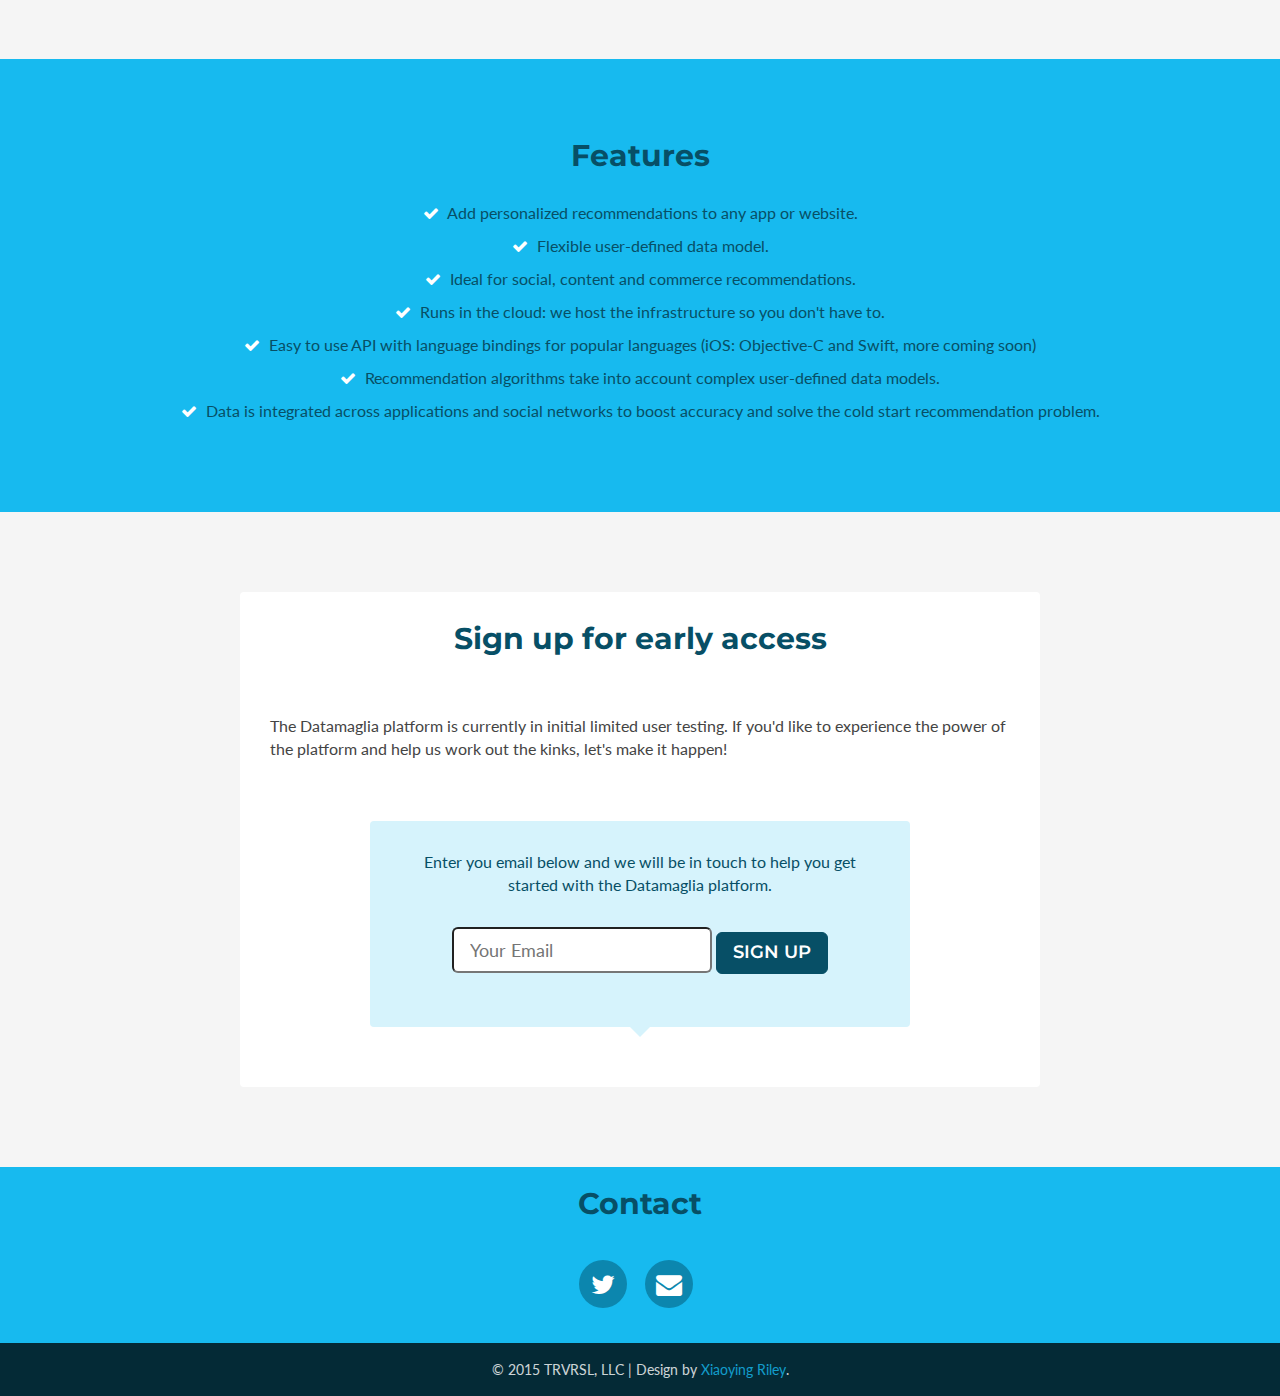
==== commit e3a75c87: "set img-responsive class on main img" ====
--- a/index.html
+++ b/index.html
@@ -82,7 +82,7 @@
             <p class="intro">Add recommendations to your app with ease.</p>
 
             <div class="jumbo">
-                <img src="assets/images/main.png" class="img-rounded">
+                <img src="assets/images/main.png" class="img-rounded img-responsive">
             </div>
 
             <div class="btns">
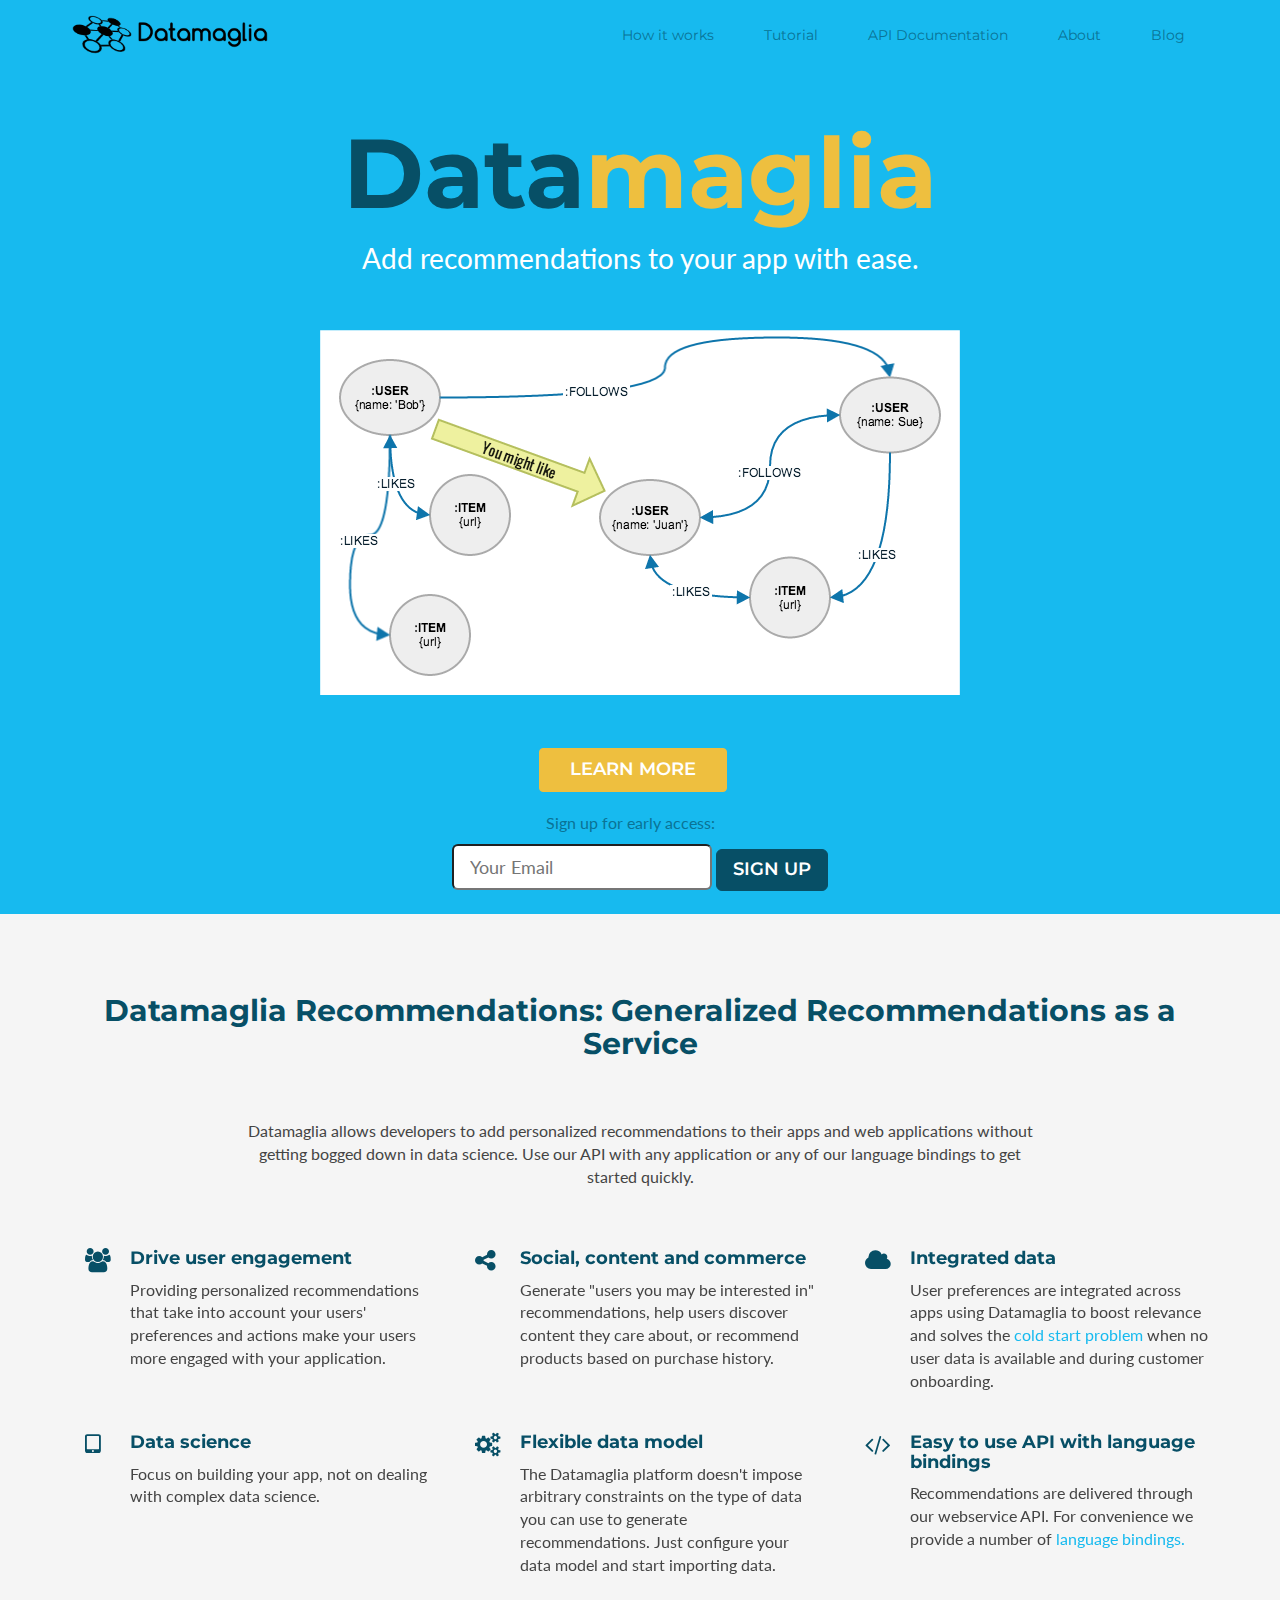
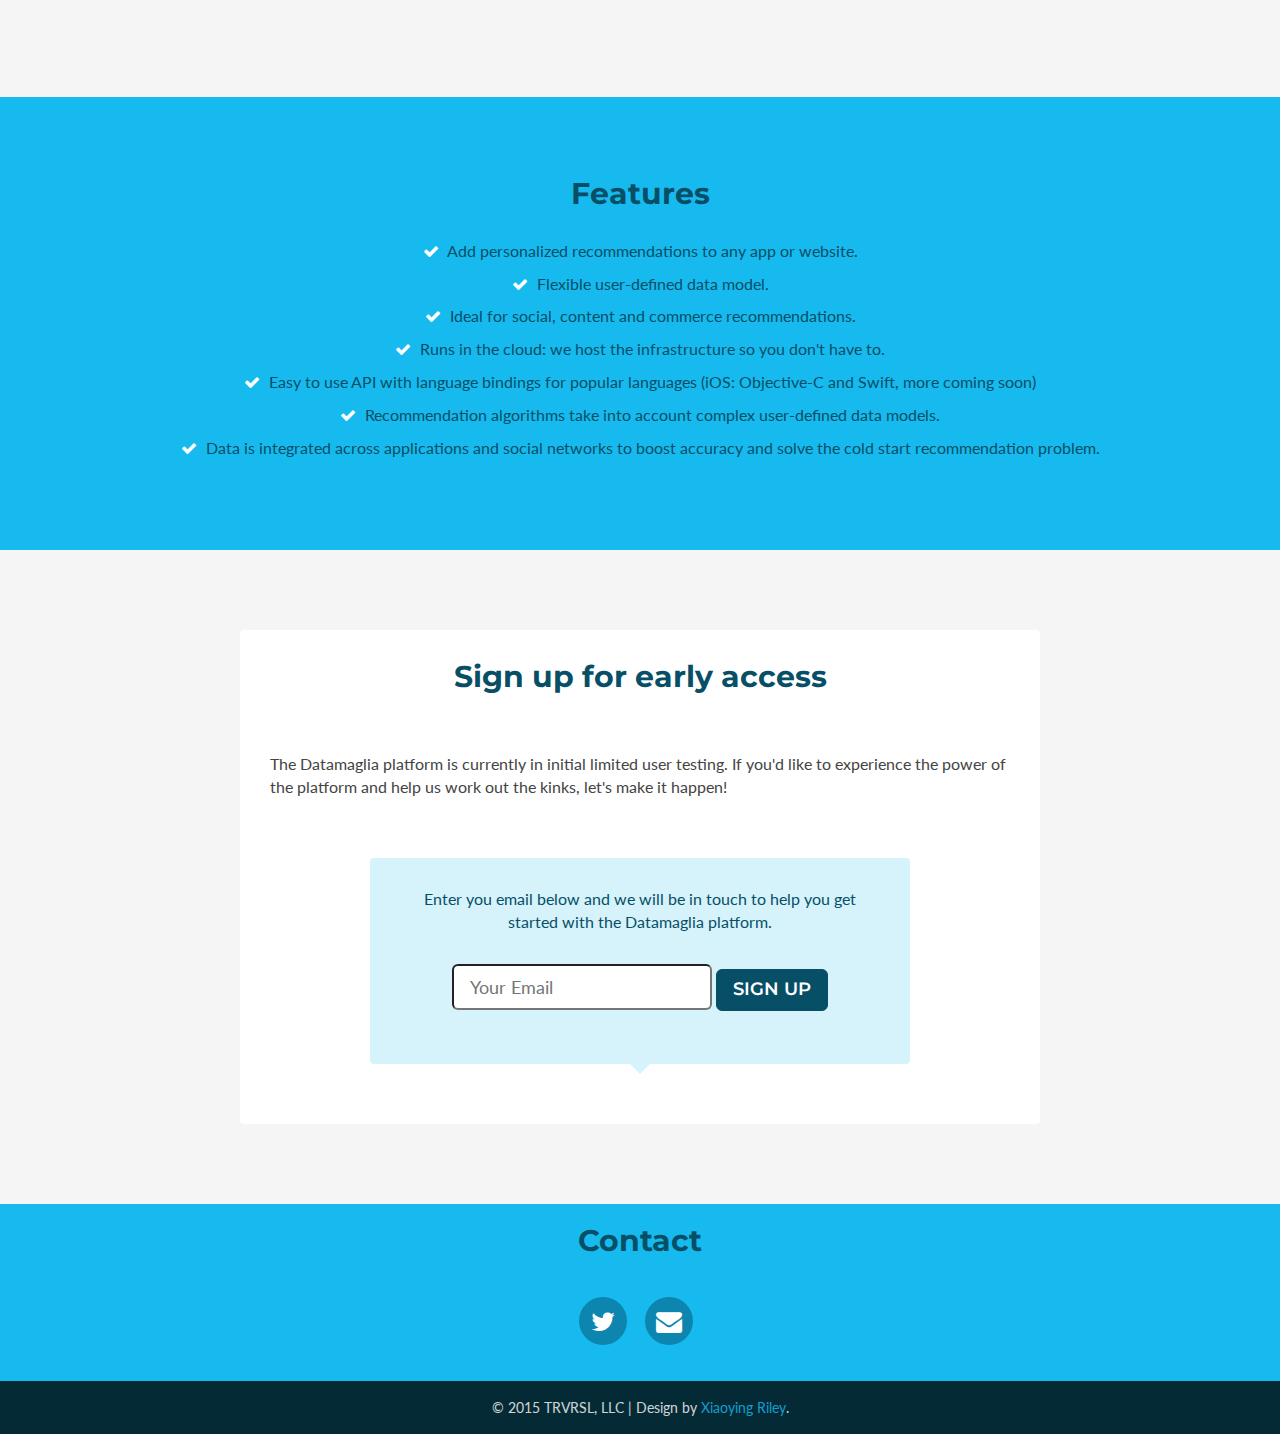
==== commit 223b50f3: "fix img center" ====
--- a/index.html
+++ b/index.html
@@ -82,7 +82,7 @@
             <p class="intro">Add recommendations to your app with ease.</p>
 
             <div class="jumbo">
-                <img src="assets/images/main.png" class="img-rounded img-responsive">
+                <img src="assets/images/main.png" class="img-rounded img-responsive jumbo">
             </div>
 
             <div class="btns">
--- a/assets/css/styles.css
+++ b/assets/css/styles.css
@@ -8,8 +8,11 @@
 
 
 .jumbo {
-  padding: 1%;
+    padding: 1%;
     margin-bottom: 15px;
+    display: block;
+    margin-left: auto;
+    margin-right: auto;
 }
 
 .img-block {
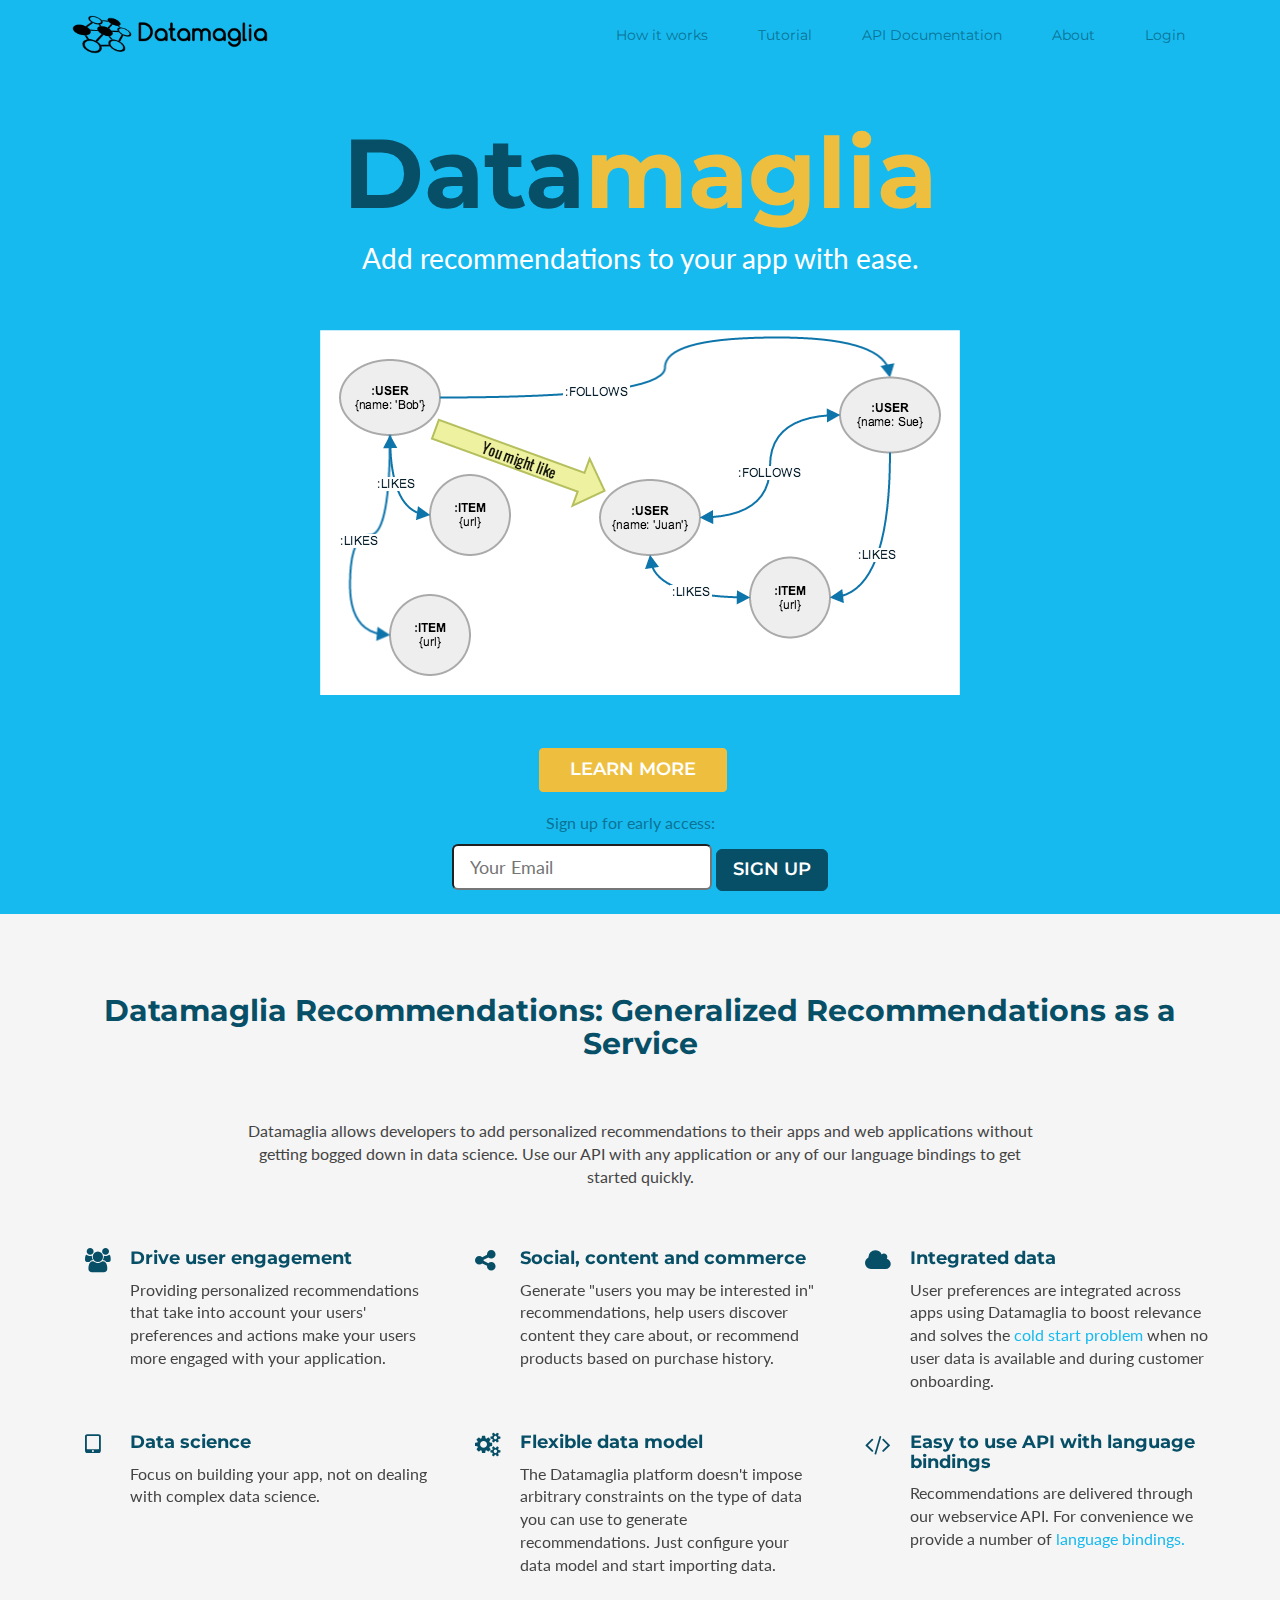
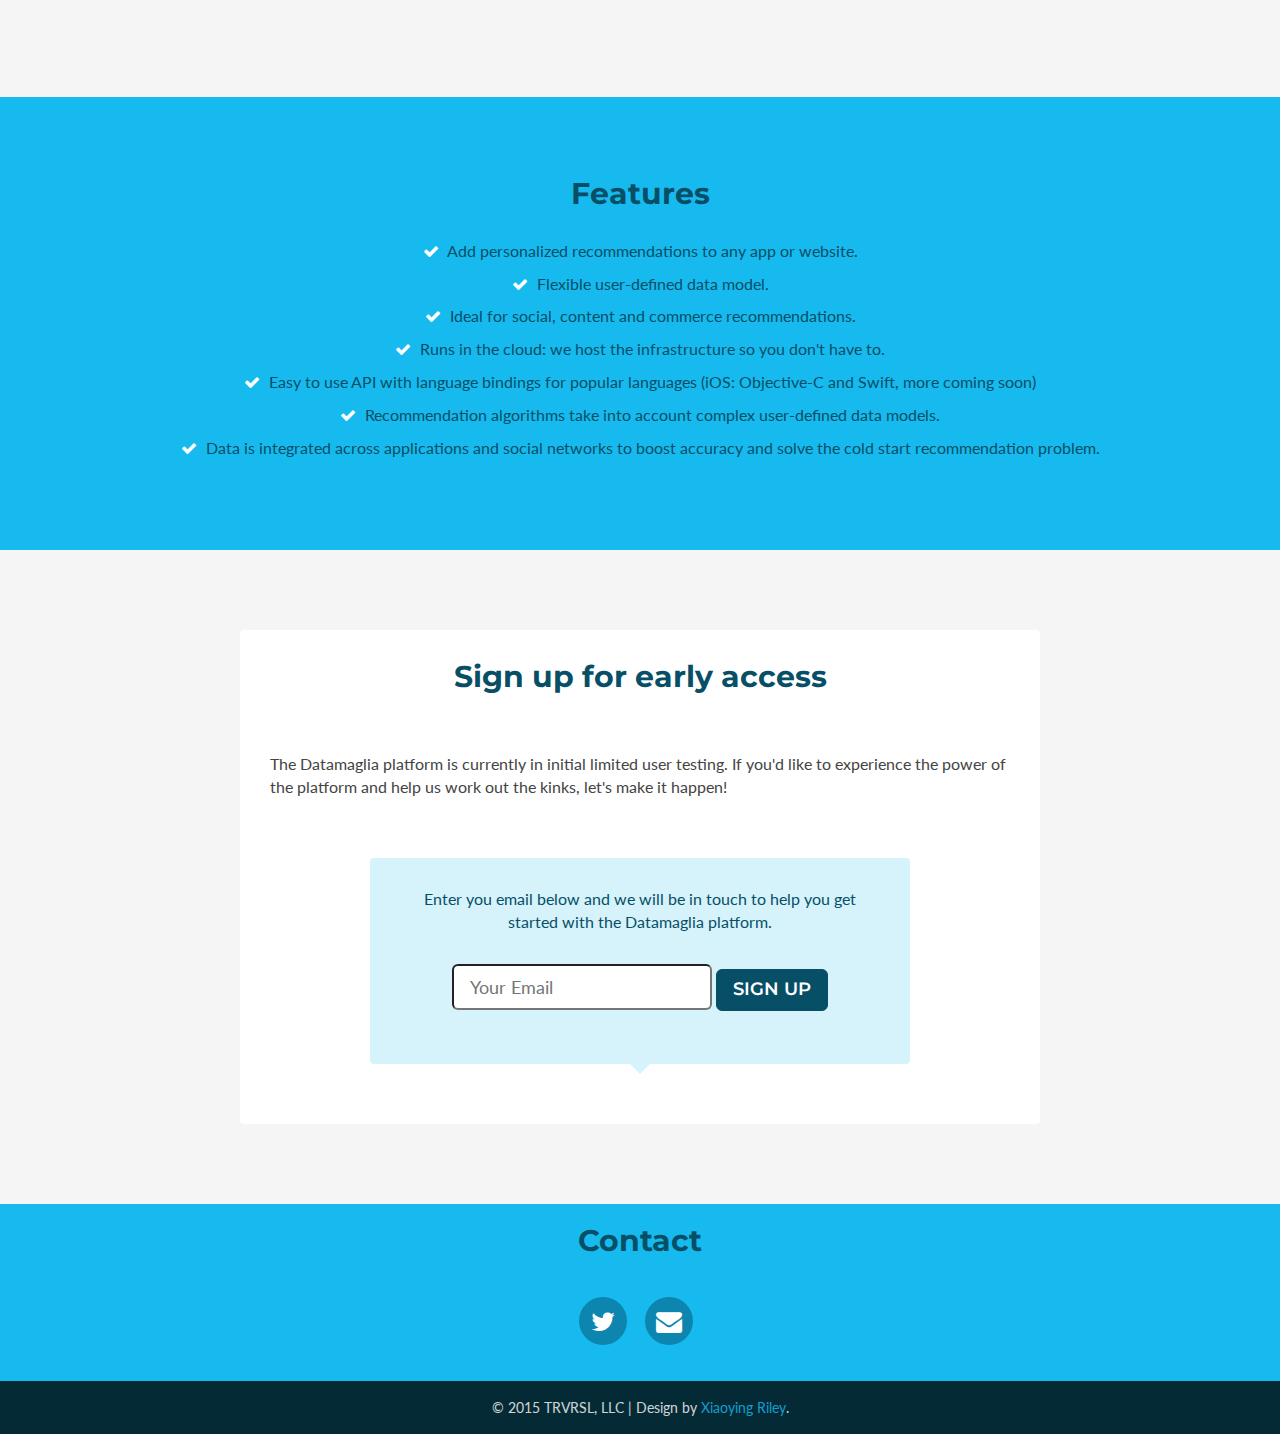
==== commit d34c6e7b: "remove link to blog" ====
--- a/index.html
+++ b/index.html
@@ -62,7 +62,7 @@
                         <li class="nav-item"><a href="tutorial.html">Tutorial</a></li>
                         <li class="nav-item"><a href="//docs.datamaglia.com" target="_blank">API Documentation</a></li>
                         <li class="nav-item"><a href="about.html">About</a></li>
-                        <li class="nav-item"><a href="/">Blog</a></li>
+                        <li class="nav-item"><a href="//console.datamaglia.com">Login</a></li>
                         <!--<li class="active nav-item sr-only"><a class="scrollto" href="#promo">Home</a></li>
                         <li class="nav-item"><a class="scrollto" href="#about">About</a></li>
                         <li class="nav-item"><a class="scrollto" href="#features">Features</a></li>
@@ -232,7 +232,7 @@
 
                     <ul class="social-icons list-inline">
                         <li><a href="https://twitter.com/datamaglia" target="_blank"><i class="fa fa-twitter"></i></a></li>
-                        <li class="last"><a href="mailto: admin@datamaglia.com"><i class="fa fa-envelope"></i></a></li>
+                        <li class="last"><a href="mailto: info@datamaglia.com"><i class="fa fa-envelope"></i></a></li>
                     </ul>
                 </div><!--//info-->
             </div><!--//contact-inner-->
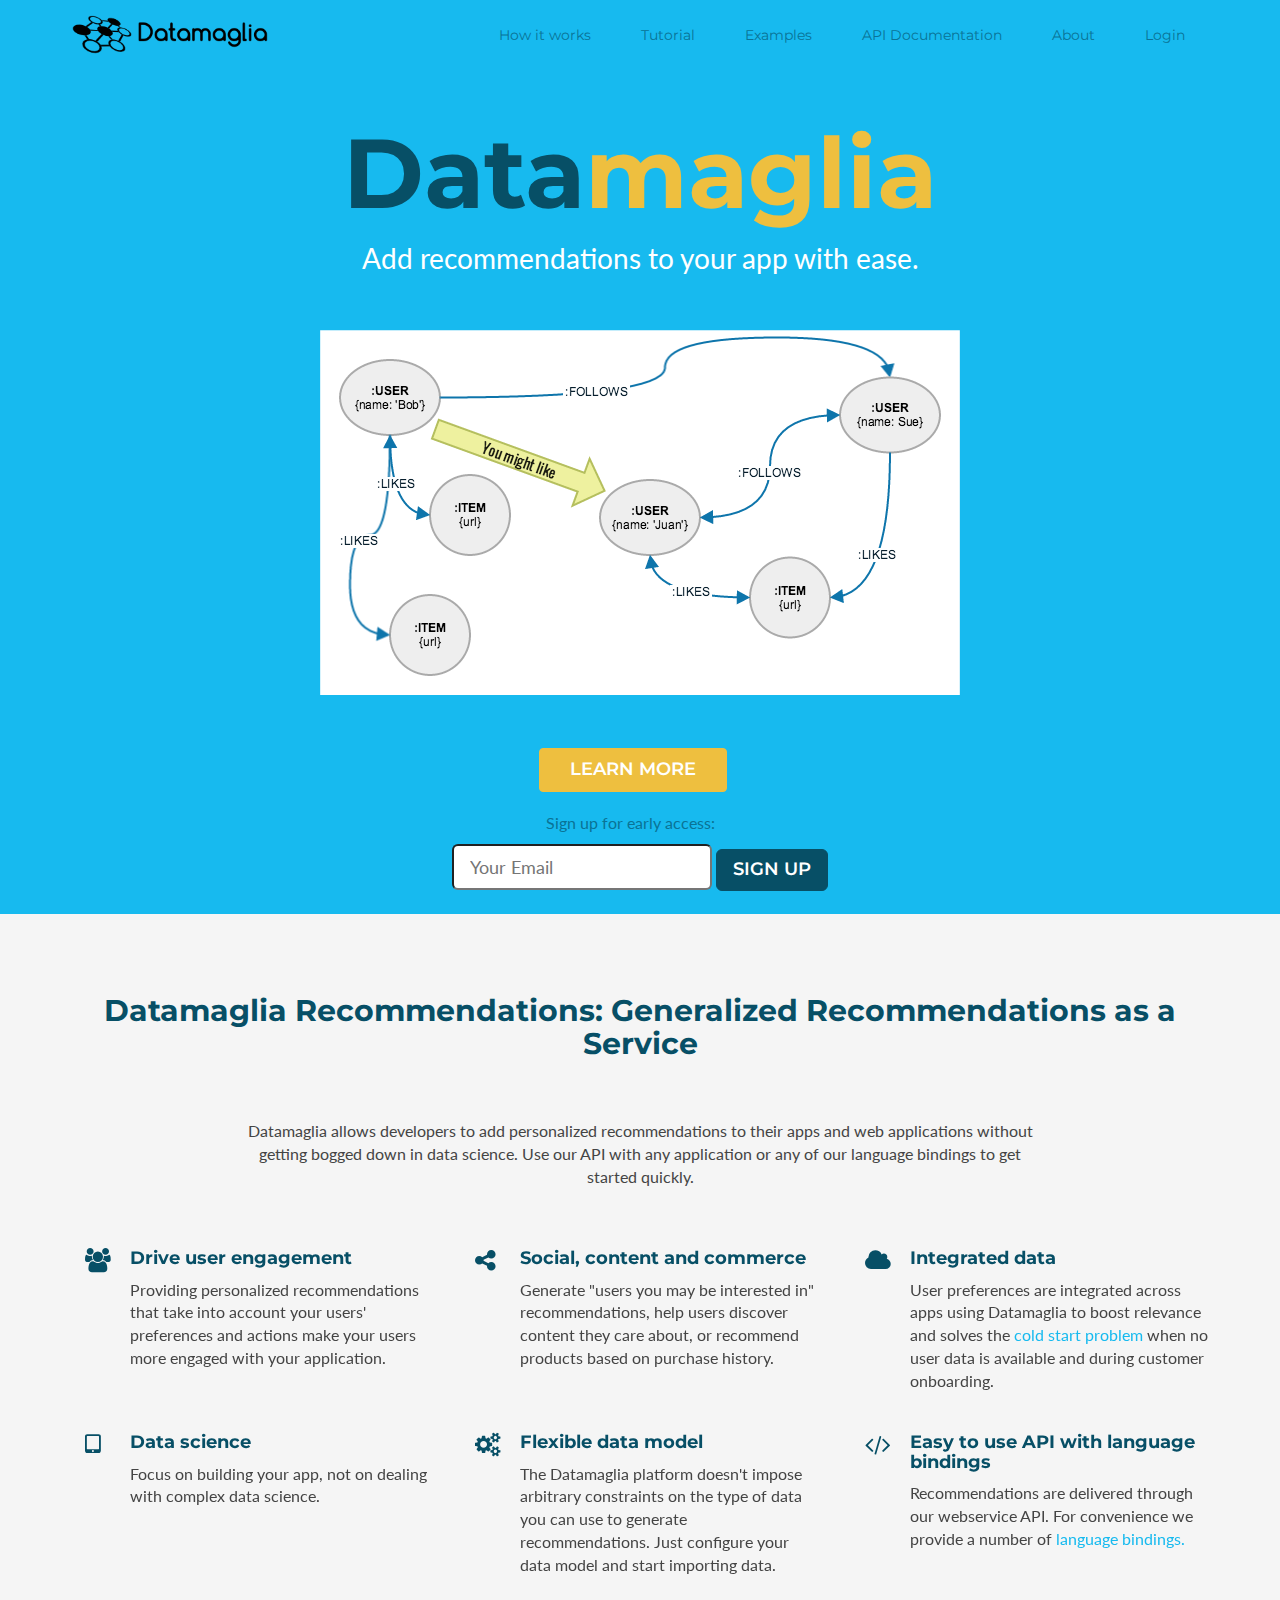
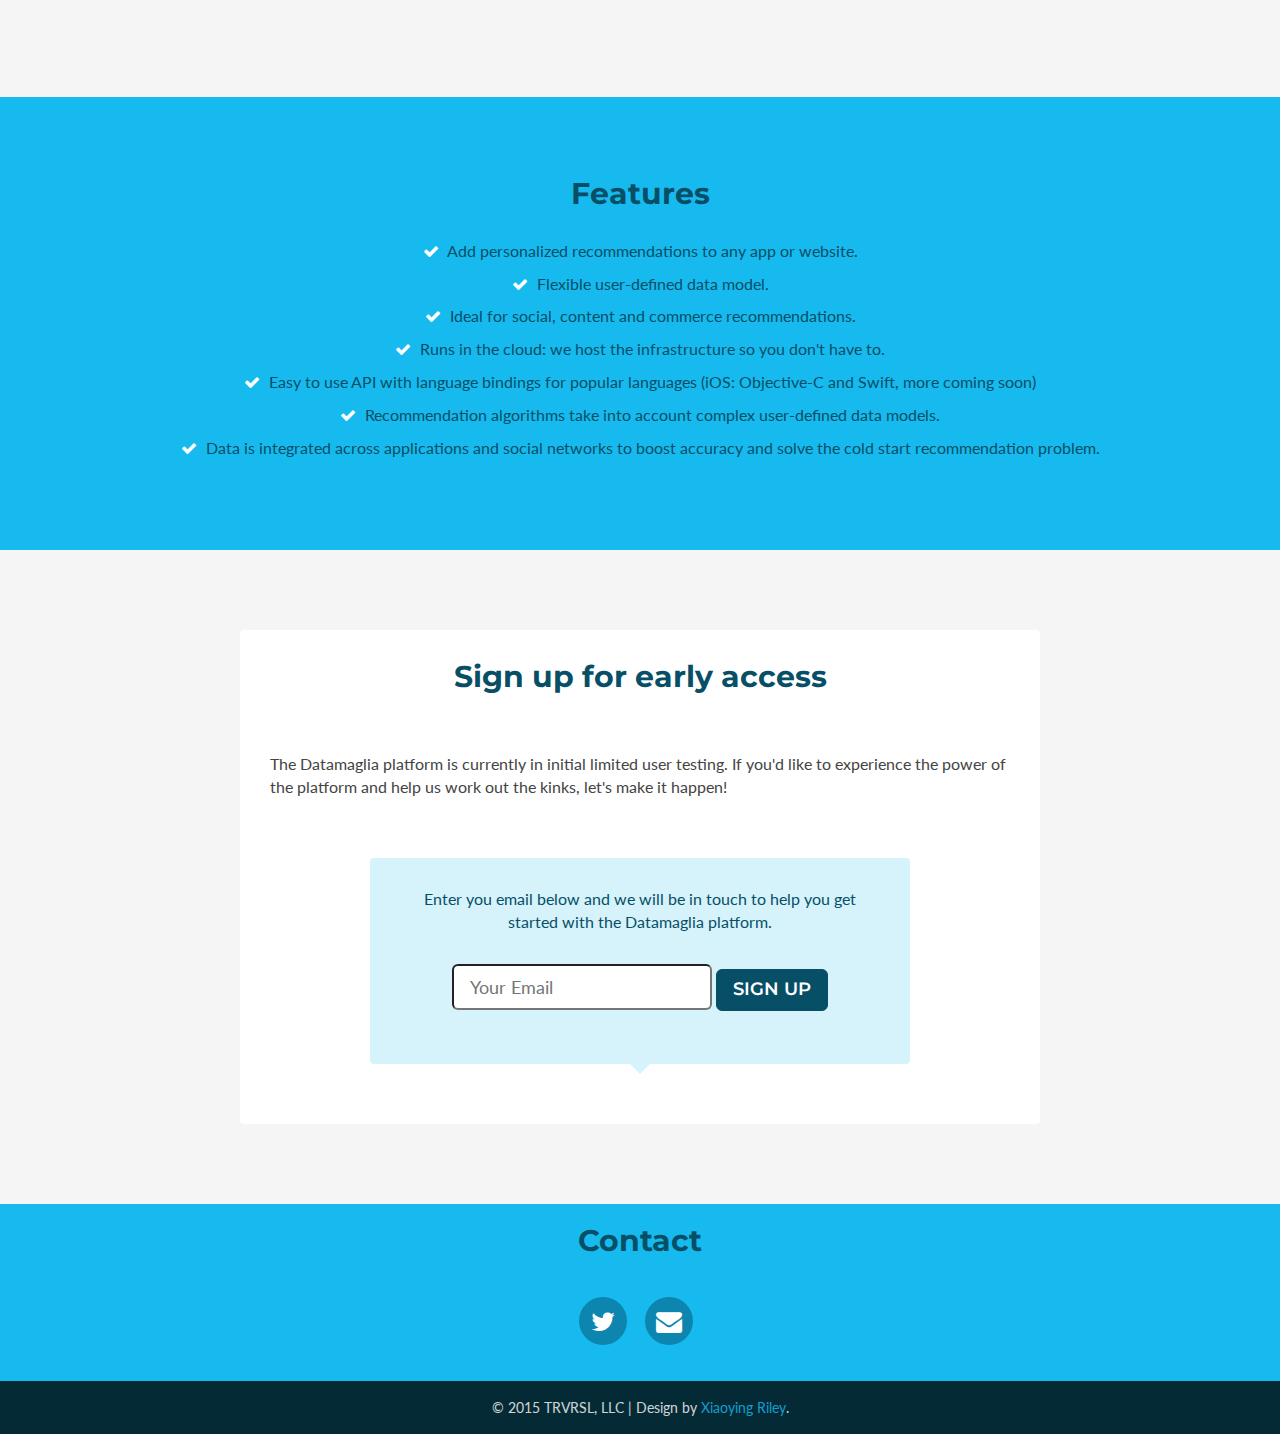
==== commit 40d36556: "Add Examples link" ====
--- a/index.html
+++ b/index.html
@@ -60,6 +60,7 @@
                     <ul class="nav navbar-nav">
                         <li class="nav-item"><a href="guide.html">How it works</a></li>
                         <li class="nav-item"><a href="tutorial.html">Tutorial</a></li>
+                        <li class="nav-item"><a href="https://github.com/Datamaglia/examples" target="_blank">Examples</a></li>
                         <li class="nav-item"><a href="//docs.datamaglia.com" target="_blank">API Documentation</a></li>
                         <li class="nav-item"><a href="about.html">About</a></li>
                         <li class="nav-item"><a href="//console.datamaglia.com">Login</a></li>
@@ -253,7 +254,9 @@
     <script type="text/javascript" src="assets/plugins/bootstrap/js/bootstrap.min.js"></script>     
     <script type="text/javascript" src="assets/plugins/jquery-scrollTo/jquery.scrollTo.min.js"></script> 
     <script type="text/javascript" src="assets/plugins/prism/prism.js"></script>    
-    <script type="text/javascript" src="assets/js/main.js"></script>       
+    <script type="text/javascript" src="assets/js/main.js"></script>
+
+
 </body>
 </html> 
 
